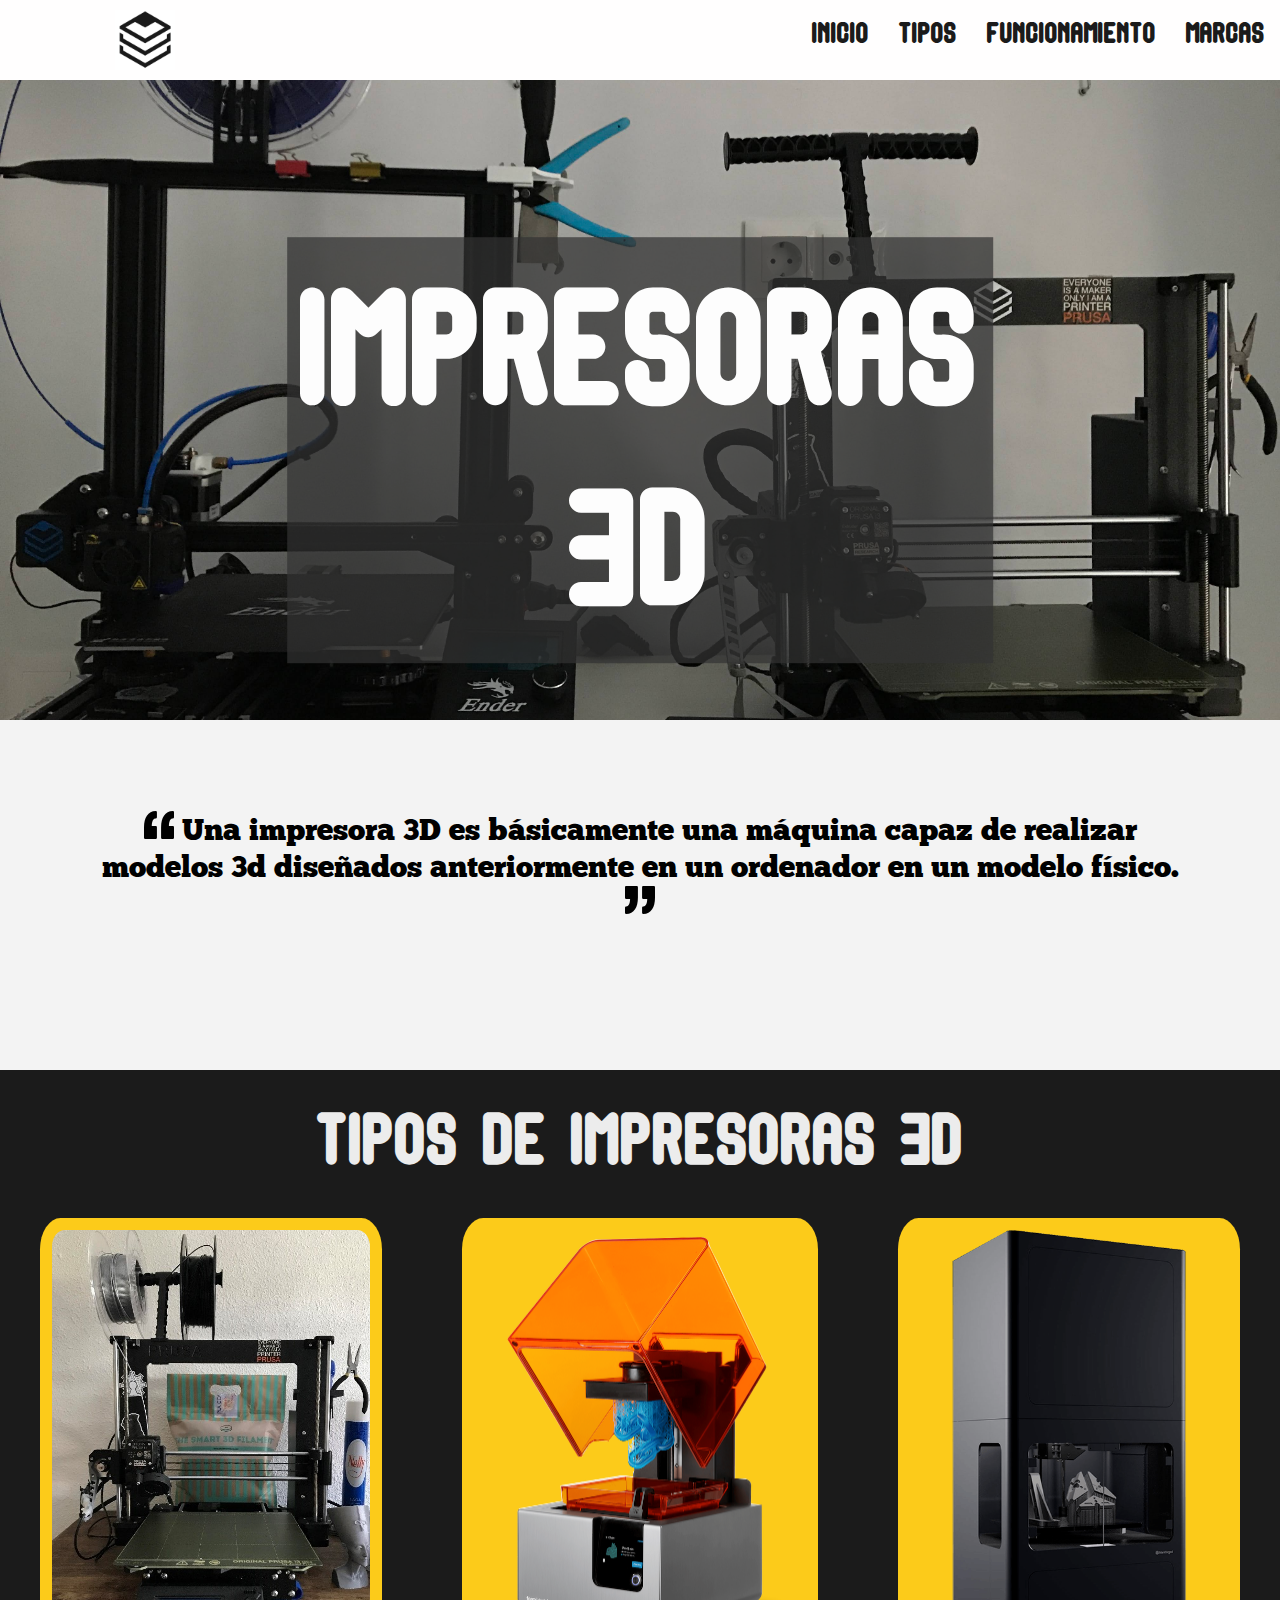
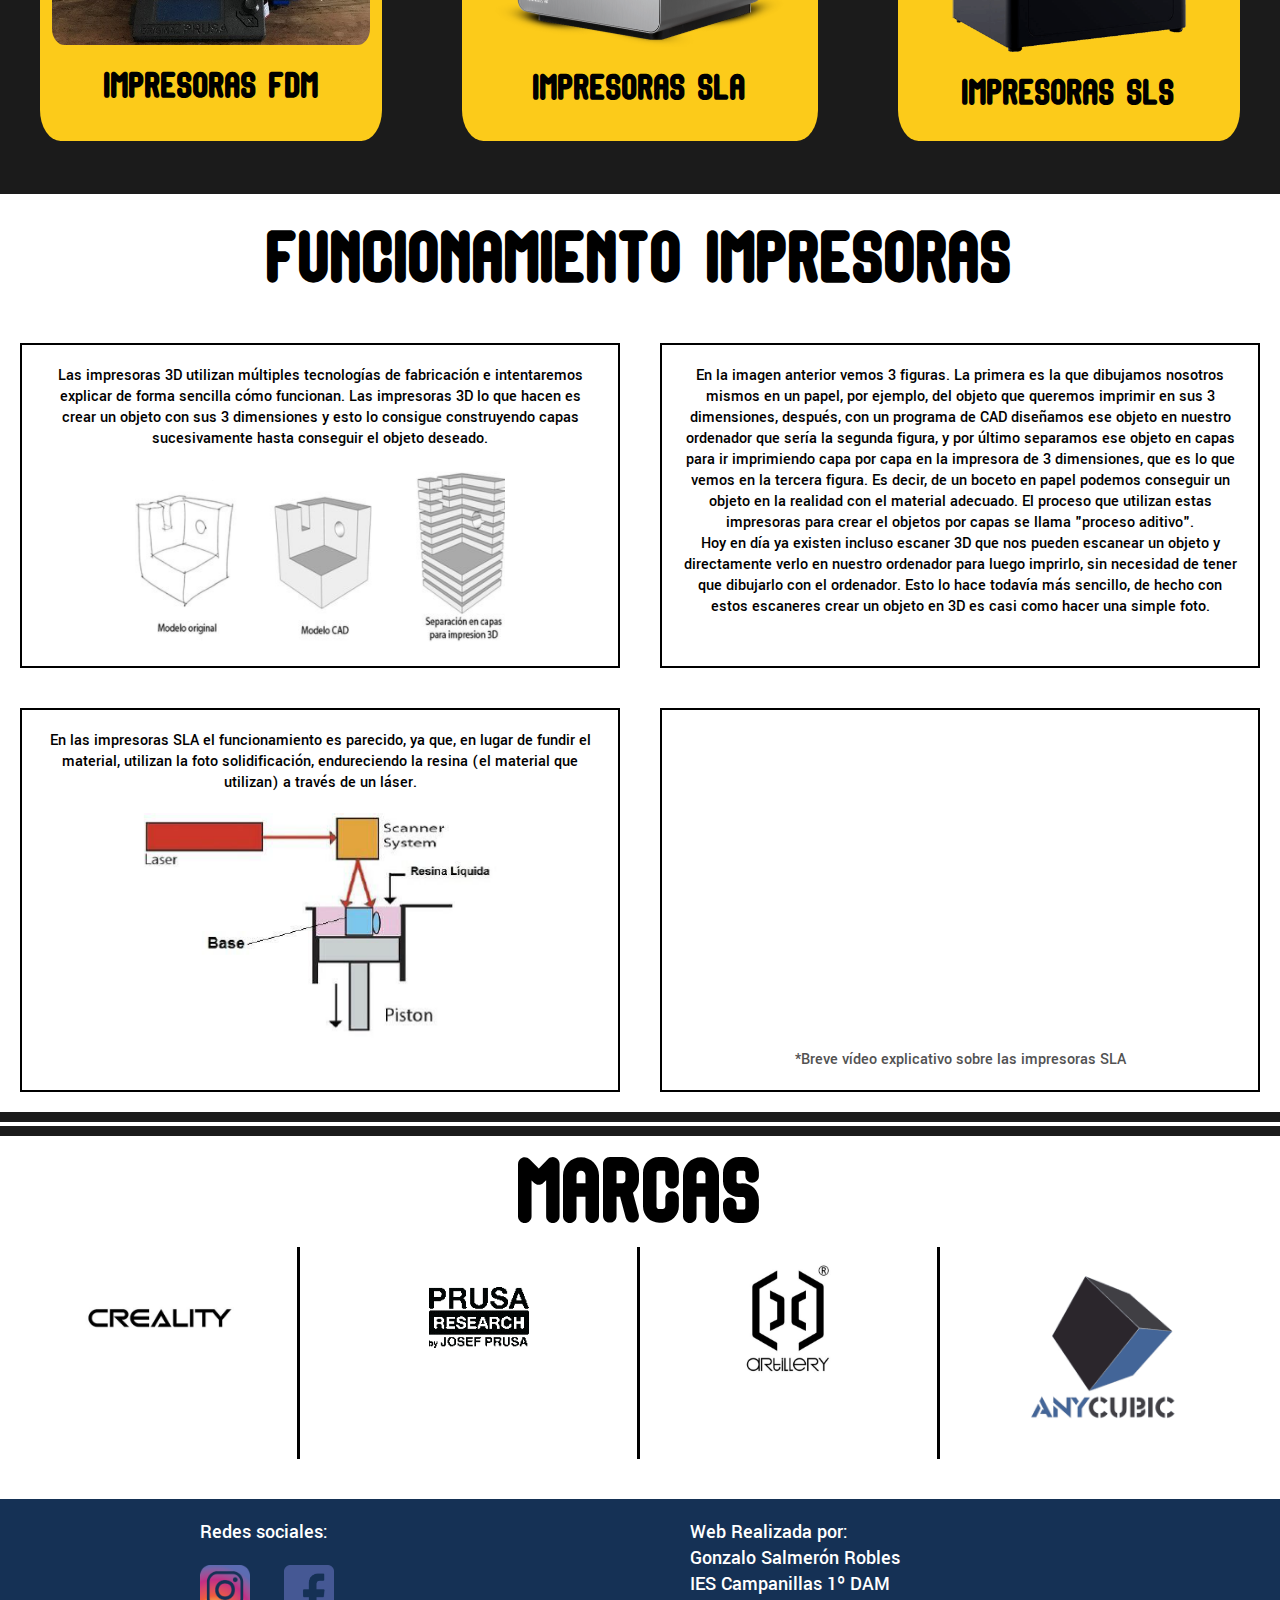
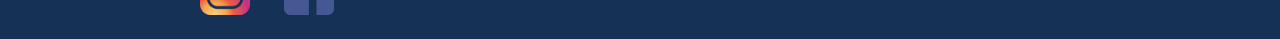
==== index.html @ ba1e072f "Add files via upload" ====
<!DOCTYPE html>
<html lang="en">
<head>
  <meta charset="UTF-8">
  <meta name="viewport" content="width=device-width, initial-scale=1.0">
  <title>The 3D Factory</title>
  <link rel="stylesheet" href="estilo/estilo.css">
  <script src="javascript/javascript.js"></script>
  <link rel="stylesheet" href="https://cdnjs.cloudflare.com/ajax/libs/font-awesome/4.7.0/css/font-awesome.min.css">
</head>
<body>
  <div id="navbar">
    <nav>
      <a id="logo" href="#introduction"><image src="imagenes/logo.png" width="60px" style="margin: -5px 100px;"></image></a>
      <div id="navbar-right">
      <a href="#introduction">Inicio</a>
      <a href="#tiposTitulo">Tipos</a>
      <a href="#funcionamientoTitulo">Funcionamiento</a>
      <a href="#marcas">Marcas</a>
      </div>
    </nav>
  </div>
<!--************************ INTRODUCCIÓN ************************-->
  <section id="introduction">
    <div class="introduccion-texto">
      <p>IMPRESORAS 3D</p>
    </div>
  </section>
  <!--************************ INTRODUCCIÓN TEXTO ************************-->
  <section id="introduction-text">
    <div class="introimpresoras">
      <p><image src="imagenes/comillas.svg"></image>  Una impresora 3D es básicamente una máquina capaz de realizar modelos 3d diseñados anteriormente en un ordenador en un modelo físico.  <image src="imagenes/comillas.svg" style="transform: rotate(180deg); "></image></p>
    </div>
  </section>
  <!--************************ TIPOS IMPRESORAS 3D ************************-->
  <section id="tiposTitulo">
    <p>Tipos de Impresoras 3D</p>
  </section>
  <section id="tiposImpresoras" class="grid1col">
    <div class="col1">
      <image src="imagenes/impresorafdm.jpg" ></image>
      <p>Impresoras FDM</p>
    </div>
    <div class="col1">
      <image src="imagenes/impresorasla.png"></image>
      <p>Impresoras SLA</p>
    </div>
    <div class="col1">
      <image src="imagenes/impresorasls (1).png"></image>
      <p>Impresoras SLS</p>
    </div>
  </section>
  <!--************************ FUNCIONAMIENTO IMPRESORAS ************************-->
  <section id="funcionamientoTitulo">
    <p>Funcionamiento Impresoras</p>
  </section>
  <section id="funcionamiento" class="grid2col">
    <div class="col2">
      <p>Las impresoras 3D utilizan múltiples tecnologías de fabricación e intentaremos explicar de forma sencilla cómo funcionan. Las impresoras 3D lo que hacen es crear un objeto con sus 3 dimensiones y esto lo consigue construyendo capas sucesivamente hasta conseguir el objeto deseado.</p>
      <image src="imagenes/funcionamientofdm.png"></image>
    </div>
    <div class="col2">
      <p>En la imagen anterior vemos 3 figuras. La primera es la que dibujamos nosotros mismos en un papel, por ejemplo, del objeto que queremos imprimir en sus 3 dimensiones, después, con un programa de CAD diseñamos ese objeto en nuestro ordenador que sería la segunda figura, y por último separamos ese objeto en capas para ir imprimiendo capa por capa en la impresora de 3 dimensiones, que es lo que vemos en la tercera figura. Es decir, de un boceto en papel podemos conseguir un objeto en la realidad con el material adecuado. El proceso que utilizan estas impresoras para crear el objetos por capas se llama "proceso aditivo". <br>Hoy en día ya existen incluso escaner 3D que nos pueden escanear un objeto y directamente verlo en nuestro ordenador para luego imprirlo, sin necesidad de tener que dibujarlo con el ordenador. Esto lo hace todavía más sencillo, de hecho con estos escaneres crear un objeto en 3D es casi como hacer una simple foto.</p>
    </div>
    <div class="col2">
      <p>En las impresoras SLA el funcionamiento es parecido, ya que, en lugar de fundir el material, utilizan la foto solidificación, endureciendo la resina (el material que utilizan) a través de un láser.</p>
      <image src="imagenes/funcionamientosla.png" ></image>
    </div>
    <div class="col2">
      <iframe id="videoSLA" width="560" height="315" src="https://www.youtube.com/embed/EeiWtxi-mSw" frameborder="0" allow="accelerometer; autoplay; clipboard-write; encrypted-media; gyroscope; picture-in-picture" allowfullscreen></iframe>
      <p style="color: rgb(82, 82, 82);">*Breve vídeo explicativo sobre las impresoras SLA</p>
    </div>
  </section>
  <!--************************ SECTION MARCAS ************************-->
  <section id="linea">
    <div class="lineaNegra"></div>
  </section>
  <section id="marcasTitulo">
    <p>Marcas</p>
  </section>
  <section id="marcas" class="grid3col">
    <div class="col3">
      <img src="imagenes/creality.jpg" style="width: 160px; margin: 20px 0px;">
    </div>
    <div class="col3dos">
      <img src="imagenes/prusa.png" style="width: 100px; margin: 40px 0px;">
    </div>
    <div class="col3">
      <img src="imagenes/artillery.jpg" style="width: 140px; margin-right: 20px;">
    </div>
    <div class="col3ultima">
      <img src="imagenes/anycubic.png" style="width: 200px; margin-left: 20px;">
    </div>
  </section>
  <section class="espacio"></section>
  <!--************************ SECTION FOOTER ************************-->
  <section id="footer" class="grid4col">
    <div class="col4">
      <p>Redes sociales: </p>
      <a href="https://www.instagram.com/the3dfactory_/" target="_blank"><img src="imagenes/instagram.png""></img></a>
      <a href="https://www.facebook.com/the3dfactoryesp" target="_blank"><img src="imagenes/facebook.png"></img></a>
    </div>
    <div class="col4Info">
      <p>Web Realizada por:<br>Gonzalo Salmerón Robles<br>IES Campanillas 1º DAM</p>
    </div>
  </section>
</body>
</html>
---- estilo/estilo.css ----
html {
  scroll-behavior: smooth;
  height: 100%;
}
* {
  padding: 0;
  margin: 0;
  box-sizing: border-box;
}
/************** SECCIÓN DE FUENTES *************************/
@font-face{
  src: url(../tipografias/ChunkFive-Regular.otf);
  font-family: 'titulo1';
}
@font-face{
  src: url(../tipografias/EathomaSansFont.ttf);
  font-family: 'tipografia1';
}
@font-face{
  src: url(../tipografias/Yantramanav-Medium.ttf);
  font-family: 'tipografia2';
}
/************** BARRA DE NAVEGACIÓN ************************/
/* Style the navbar */
#navbar {
  overflow: hidden;
  background-color: rgb(255, 254, 254);
  height: 80px;
  width: 100%;
  position: fixed;
  z-index: 999;
}
/* Navbar links */
#navbar a {
  float: left;
  display: block;
  color: #1b1b1b;
  text-align: center;
  padding: 15px;
  text-decoration: none;
  font-family: tipografia1;
}
#navbar #logo:hover {
  background-color: rgba(0, 0, 255, 0);
}
#navbar a:hover {
  background-color: #1b1b1b28;
}
/* Poner los elementos a la derecha */
#navbar-right {
  float: right;
}

/***************************** LAYOUT BÁSICO ****************/
body {
  background-color: #1b1b1b;
}
/************** SECTION INTRODUCCION *************/
#introduction {
  width: 100%;
  height: 80vh;
  background-image: url(../imagenes/fondo1.jpg);
  background-size: cover;
  background-position: right;
  background-repeat: no-repeat;
}

.introduccion-texto p {
  display: inline-block;
  font-family: tipografia1;
  position: absolute;
  top: 50%;
  left: 50%;
  transform: translate(-50%, -50%);
  color: rgb(253, 253, 253);
  font-size: 90px;
  text-align: center;
  background-color: rgba(51, 51, 51, 0.712);
  padding: 1%;
}

/************ SECTION  BREVE INTRODUCCIÓN *************/
#introduction-text {
  width: 100%;
  height: 350px;
  background-color: rgb(243, 243, 243);
  text-align: center;
}
.introimpresoras img {
  width: 30px;
}
.introimpresoras p {
  font-family: titulo1;
  display: block;
  font-size: 30px;
  margin: 0%;
  padding: 7%;
  background-color: ;
}

/************ SECTION TIPOS IMPRESORAS *************/
#tiposTitulo {  
  width: 100%;
  height: 70px;
  display: block;
}
#tiposTitulo p {
  text-align: center;
  margin: 2%;
  font-family: tipografia1;
  font-size: 40px;
  color: rgb(236, 236, 236);
}
#tiposImpresoras {
  width: 100%;
  height: auto;
  margin: 1% 0%;
}
.grid1col {
  display: grid;
  grid-template-columns: 33% 34% 33%;
}
.col1 {
  padding: 12px;
  margin: 40px 55px 50px 55px;
  background-color: #FCCB1A;
  transition: 1s;
  transition-delay: 1s;
  border-radius: 6%;
  height: auto;
}
.col1:hover {
  box-shadow: 2px 2px 2px white;
  transition: 0.6s;
  transition-delay: 0.1s ;
}
.col1 p {
  font-size: 20px;
  font-family: tipografia1;
  text-align: center;
  position: relative;
  margin: 14px;
}
.col1 img {
  width: 100%;
  border-radius: 4%;
}

/************ SECTION FUNCIONAMIENTO *************/
#funcionamientoTitulo {
  width: 100%;
  height: auto;
  background-color: white;
}
#funcionamientoTitulo p {
  font-size: 40px;
  padding: 20px;
  text-align: center;
  font-family: tipografia1;
  display: block;

}
#funcionamiento {
  background-color: rgb(255, 255, 255);
  width: 100%;
  height: auto;
}
.funcionamientoTitulo {
  width: 100%;
  background-color: #1b1b1b;
}
.grid2col {
  display: grid;
  grid-template-columns: 50% 50% ;
}
.col2 {
  margin: 20px;
  padding: 20px;
  background-color: rgb(255, 255, 255);
  text-align: center;
  display: block;
  border: 2px solid black;
}
.col2 p {
  font-family: tipografia2;
}
.col2 img {
  width: auto;
  overflow: hidden;
  margin-top: 20px;
}
#col2-texto1 {
  padding-left: 200px;
  padding-top: 100px;
}
#funcionamientoCol3 {
  width: 100%;
  background-color: yellow;
}
/************ SECTION MARCAS *************/
#marcas {
  background-color: white;
}
#linea {
  background-color: white;
}
.lineaNegra {
  border: 2px solid white;
  margin: 10px;
}
#marcasTitulo p {
  font-family: tipografia1;
  text-align: center;
  font-size: 50px;
  background-color: white;
}
.tituloMarcas {
  font-family: tipografia2;
}
.grid3col {
  display: grid;
  grid-template-columns: 25% 25% 25% 25%;
}
.col3 {
  margin: 0px 20px;
  border-right: 3px solid black;
  text-align: center;
}
.col3dos {
  border-right: 3px solid black;
  text-align: center;
}
.espacio {
  padding-top: 40px;
  background-color: white;
}
/************ SECTION FOOTER  *************/
#footer {
  background-color: rgb(21, 49, 85);
}
#footer img {
  width: 50px;
  margin-right: 30px;
}
.grid4col {
  display: grid;
  grid-template-columns: 50% 50%;
}
.grid4col p {
  text-align: ;
  margin-bottom: 20px;
  font-family: tipografia2;
  font-size: 20px;
  color: white;
}
.col4 {
  margin: 20px 300px;
}
.col4Info {
  margin: 20px 50px;
}
/************* RESPONSIVIDAD **************/
@media screen and (max-width: 900px){
  #tiposTitulo {
    height: 190px;
  }
  .grid1col {
    grid-template-columns: auto;
  }
  .col1 {
    margin: 10px 90px;
  }
  .grid2col {
    grid-template-columns: 100%;
  }
  .grid2col img {
    width: 400px;
  }
  .grid3col {
    grid-template-columns: 50% 50%;
    
  }
  .col3dos {
    border: none;
  }
  .col3ultima {
    margin-left: -4px;
  }
  .grid4col {
    grid-template-columns: 100%;
  }
  .col4 {
    padding-left: 50px;
  }
  .col4Info {
    margin-left: 130px;
  }
  #logo {
    margin-left: -50px;
    float: left;
  }
}
@media screen and (max-width: 1600px){
  .col1 {
    margin: 40px 40px;
  }
  #col2-texto1 {
    padding: 20px;
  }
  .col2 img {
    width: 370px;
  }
  .col4 {
    margin: 20px 200px;
  }
}
@media screen and (max-width: 1200px){
  #introduction-text {
    height: 330px;
  }
  .introimpresoras {
    padding: 2%;
  }
  .introduccion-texto p {
    font-size: 50px;
  }
  .gridcol2 {
    grid-template-columns: 45% 55%;
  }
  .gridcol2 img {
  }
  #videoSLA {
    width: 400px;
  }
  .col4 {
    margin: 20px 100px;
  }
}
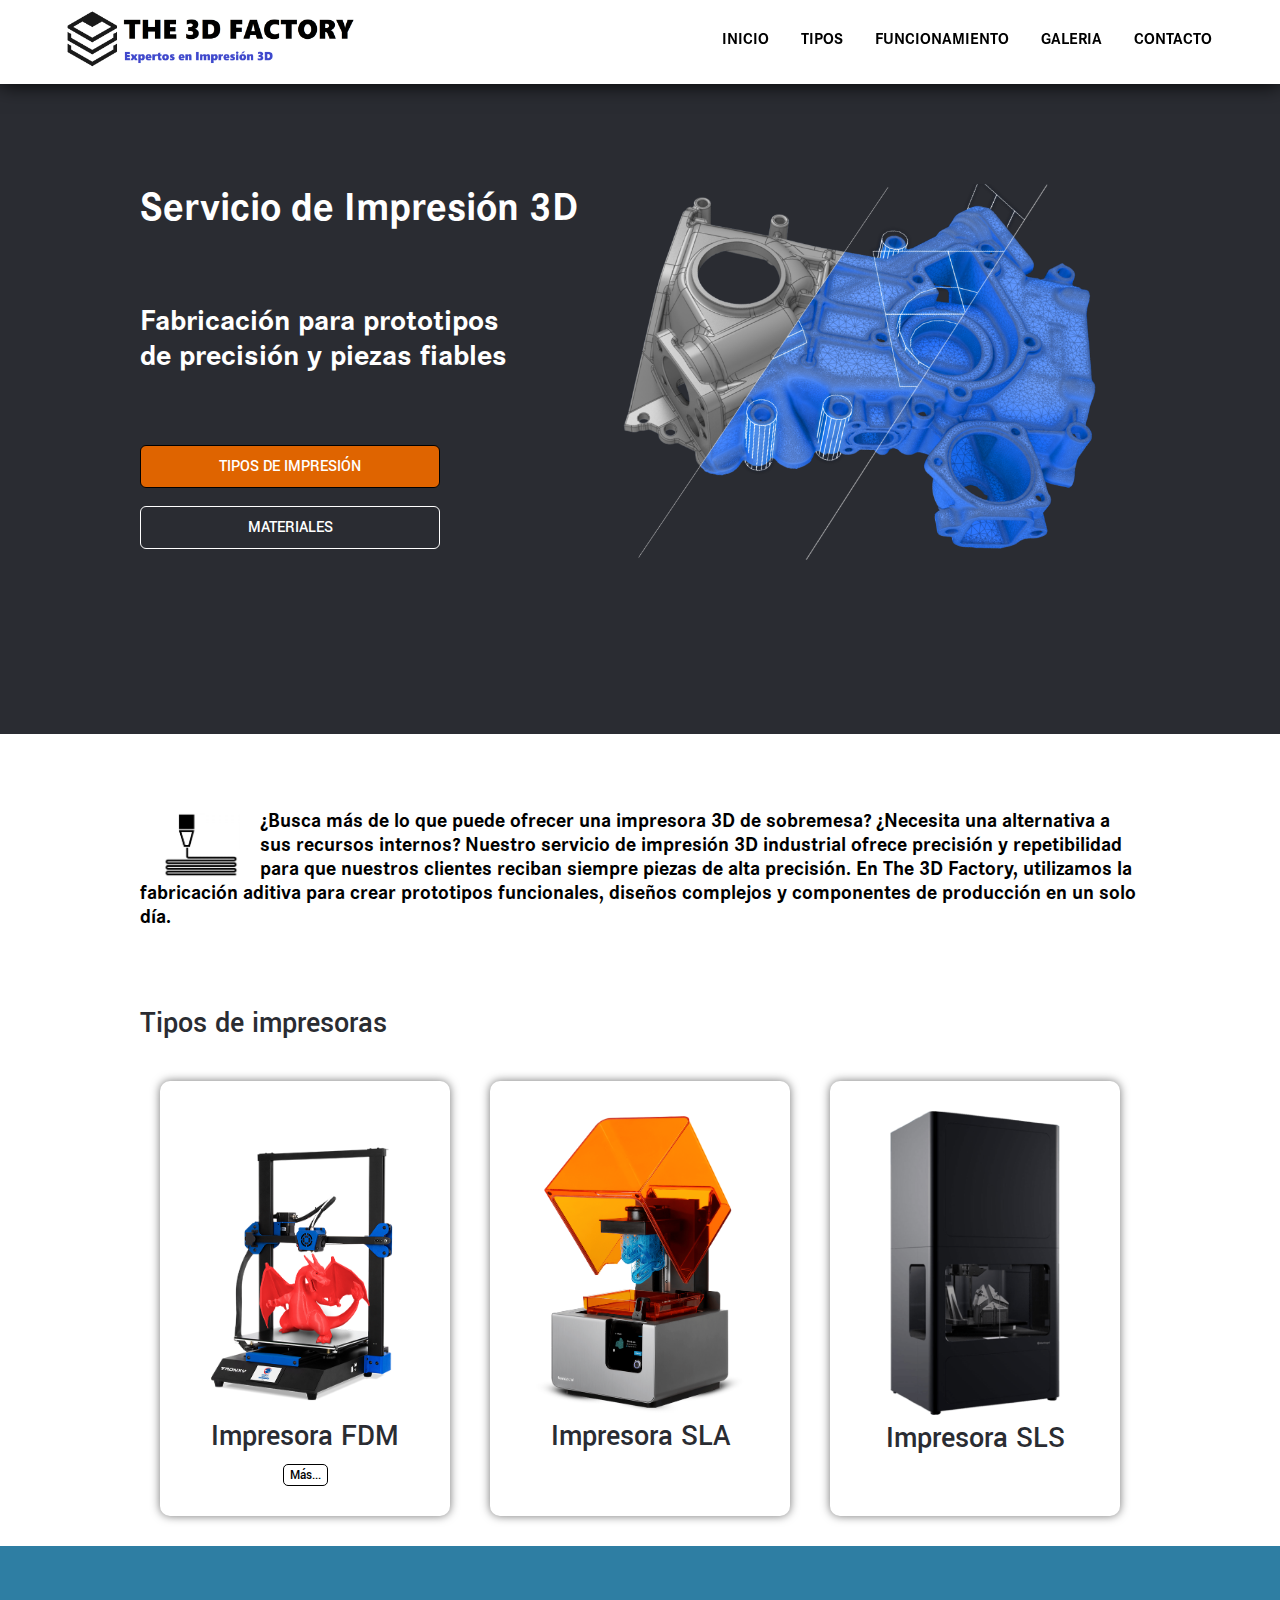
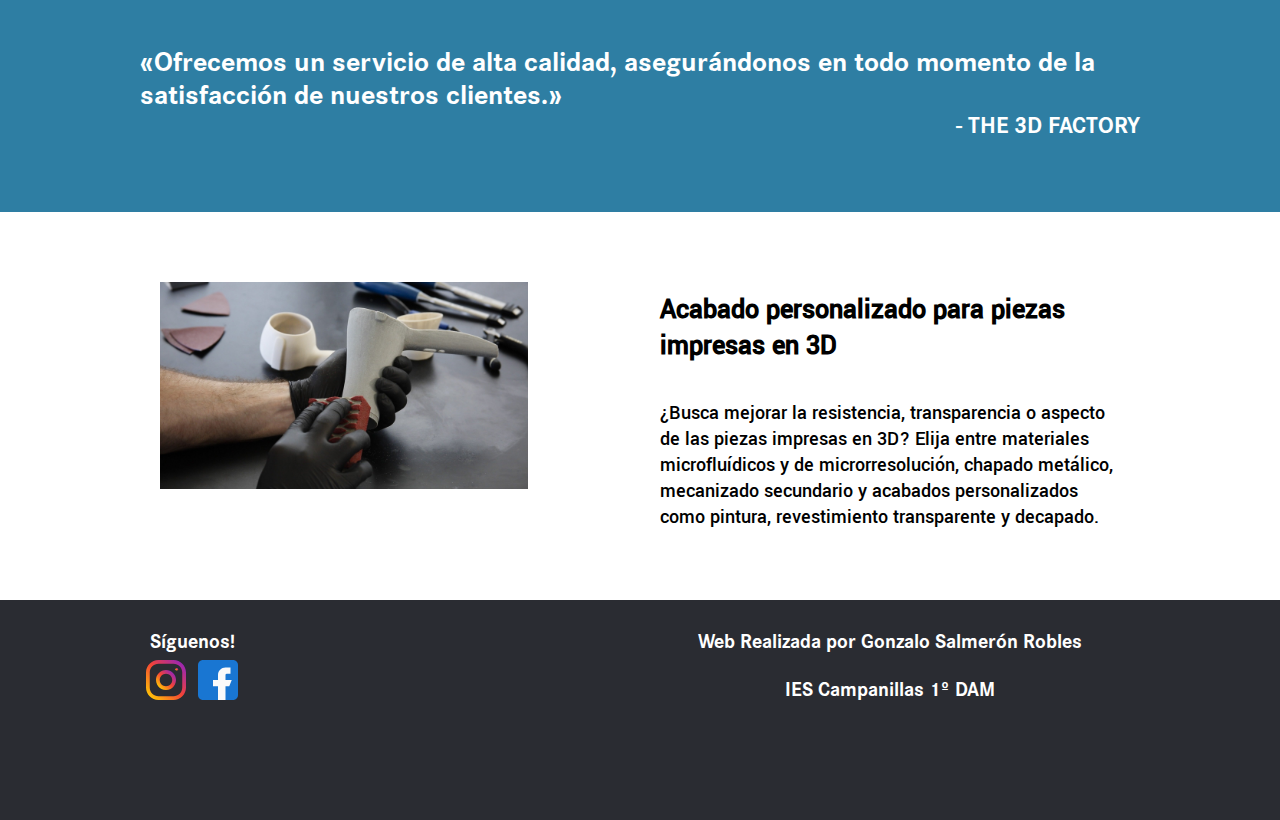
==== commit 9d83f854: "Add files via upload" ====
--- a/index.html
+++ b/index.html
@@ -1,108 +1,117 @@
 <!DOCTYPE html>
 <html lang="en">
 <head>
-  <meta charset="UTF-8">
-  <meta name="viewport" content="width=device-width, initial-scale=1.0">
-  <title>The 3D Factory</title>
-  <link rel="stylesheet" href="estilo/estilo.css">
-  <script src="javascript/javascript.js"></script>
-  <link rel="stylesheet" href="https://cdnjs.cloudflare.com/ajax/libs/font-awesome/4.7.0/css/font-awesome.min.css">
+    <meta charset="UTF-8">
+    <meta name="viewport" content="width=device-width, initial-scale=1.0">
+    <title>The 3D Factory</title>
+    <link rel="stylesheet" href="estilo/estilo.css">
+    <script src="javascript/javascript.js"></script>
+    <link rel="stylesheet" href="topNavResponsive_files/font-awesome.css">
 </head>
-<body>
-  <div id="navbar">
-    <nav>
-      <a id="logo" href="#introduction"><image src="imagenes/logo.png" width="60px" style="margin: -5px 100px;"></image></a>
-      <div id="navbar-right">
-      <a href="#introduction">Inicio</a>
-      <a href="#tiposTitulo">Tipos</a>
-      <a href="#funcionamientoTitulo">Funcionamiento</a>
-      <a href="#marcas">Marcas</a>
-      </div>
-    </nav>
-  </div>
-<!--************************ INTRODUCCIÓN ************************-->
-  <section id="introduction">
-    <div class="introduccion-texto">
-      <p>IMPRESORAS 3D</p>
+<body data-new-gr-c-s-check-loaded="8.867.0">
+    <div id="container">
+        <!-- ************BARRA DE NAVEGACIÓN ********-->
+        <nav>
+            <div id="myTopnav" class="topnav">
+                <a id="logo-navbar" href="#hero"><img id="logo-pc" src="/imagenes/logo_con__id_pequenio.png" alt=""><img id="logo-movil" src="/imagenes/logo.png" alt=""></a>
+                <div class="navbar-right">
+                    <a href="#hero">INICIO</a>
+                    <a href="#tipos-impresoras">TIPOS</a>
+                    <a href="#">FUNCIONAMIENTO</a>
+                    <a href="#galeria">GALERIA</a>
+                    <a href="#">CONTACTO</a>
+                    <a href="javascript:void(0);" class="icon" onclick="myFunction()">
+                        &#9776;
+                    </a>
+                </div>
+            </div>
+        </nav>
+        <!-- ************ HERO SECTION ********-->
+        <section id="hero">
+            <div class="container_width">
+                <div class="grid_hero">
+                    <div class="hero_col">
+                        <p style="font-size: 40px">Servicio de Impresión 3D</p><br><br><br><br>
+                        <p>Fabricación para prototipos <br>de precisión y piezas fiables</p><br><br><br><br>
+                        <button id="tipos-impresion-boton" onclick="window.location.href='#tipos-impresoras'">Tipos de Impresión</button><br><br>
+                        <button id="materiales-boton" onclic="#materiales">Materiales</button>
+                        
+                    </div>
+                    <div class="hero_col">
+                        <img src="imagenes/hero-image.png" alt="">
+                    </div>
+                </div>
+            </div>
+        </section>
+        <!-- ************ FRASE INTRODUCCION ********-->
+        <section id="frase-intro">
+            <div class="container_width">
+                <div class="introduccion">
+                    <p><img src="imagenes/introduccion_image.jpg" alt="">¿Busca más de lo que puede ofrecer una impresora 3D de sobremesa? ¿Necesita una alternativa a sus recursos internos? Nuestro servicio de impresión 3D industrial ofrece precisión y repetibilidad para que nuestros clientes reciban siempre piezas de alta precisión. En The 3D Factory, utilizamos la fabricación aditiva para crear prototipos funcionales, diseños complejos y componentes de producción en un solo día.</p>
+                </div>
+            </div>
+        </section>
+        <!-- ************ TIPOS DE IMPRESORAS ********-->
+        <section id="tipos-impresoras">
+            <div class="container_width">
+                <p>Tipos de impresoras</p>
+                <div class="grid2col">
+                    <div class="col2">
+                        <img src="/imagenes/impresorafdm2.png" alt="">
+                        <p>Impresora FDM</p>
+                        <button class="funcionamiento-boton" onclick="window.location.href='#hero'">Más...</button>
+                    </div>
+                    <div class="col2">
+                        <img src="/imagenes/impresorasla.png" alt="">
+                        <p>Impresora SLA</p>
+                    </div>
+                    <div class="col2">
+                        <img src="/imagenes/impresorasls (2).png" alt="">
+                        <p>Impresora SLS</p>
+                    </div>
+                </div>
+            </div>
+        </section>
+        <!-- ************ FRASE EMPRESA ********-->
+        <section id="frase-empresa">
+            <div class="container_width">
+                <p>«Ofrecemos un servicio de alta calidad, asegurándonos en todo momento de la satisfacción de nuestros clientes.»</p>
+                <h5>- THE 3D FACTORY</h5>
+            </div>
+        </section>
+        <!-- ************ POSTPROCESADO IMPRESORAS ********-->
+        <section id="acabado-3d">
+            <div class="container_width">
+                <div class="grid3col">
+                    <div class="col3">
+                        <img src="imagenes/acabado3d.jpg" alt="">
+                    </div>
+                    <div class="col3">
+                        <h1>Acabado personalizado para piezas impresas en 3D</h1><br><br>
+                        <p>¿Busca mejorar la resistencia, transparencia o aspecto de las piezas impresas en 3D? Elija entre materiales microfluídicos y de microrresolución, chapado metálico, mecanizado secundario y acabados personalizados como pintura, revestimiento transparente y decapado.</p>
+                    </div>
+                </div>
+            </div>
+        </section>
+
+            <!-- ************ MARCAS IMPRESORAS 3D ********-->
+        <footer>
+            <div class="container_width">
+                <section class="grid5col">
+                    <div class="col5">
+                        <div id="redes-sociales">
+                            <p>Síguenos!</p>
+                            <a href="https://www.instagram.com/the3dfactory_/"><img src="/imagenes/instagram.svg" alt=""></a>
+                            <a href="https://www.facebook.com/the3dfactoryesp/"><img src="/imagenes/facebook.svg" alt=""></a>
+                        </div>
+                    </div>
+                    <div class="col5">
+                        <p>Web Realizada por Gonzalo Salmerón Robles</p><br>
+                        <p>IES Campanillas 1º DAM</p>
+                    </div>
+                </section>
+            </div>
+        </footer>
     </div>
-  </section>
-  <!--************************ INTRODUCCIÓN TEXTO ************************-->
-  <section id="introduction-text">
-    <div class="introimpresoras">
-      <p><image src="imagenes/comillas.svg"></image>  Una impresora 3D es básicamente una máquina capaz de realizar modelos 3d diseñados anteriormente en un ordenador en un modelo físico.  <image src="imagenes/comillas.svg" style="transform: rotate(180deg); "></image></p>
-    </div>
-  </section>
-  <!--************************ TIPOS IMPRESORAS 3D ************************-->
-  <section id="tiposTitulo">
-    <p>Tipos de Impresoras 3D</p>
-  </section>
-  <section id="tiposImpresoras" class="grid1col">
-    <div class="col1">
-      <image src="imagenes/impresorafdm.jpg" ></image>
-      <p>Impresoras FDM</p>
-    </div>
-    <div class="col1">
-      <image src="imagenes/impresorasla.png"></image>
-      <p>Impresoras SLA</p>
-    </div>
-    <div class="col1">
-      <image src="imagenes/impresorasls (1).png"></image>
-      <p>Impresoras SLS</p>
-    </div>
-  </section>
-  <!--************************ FUNCIONAMIENTO IMPRESORAS ************************-->
-  <section id="funcionamientoTitulo">
-    <p>Funcionamiento Impresoras</p>
-  </section>
-  <section id="funcionamiento" class="grid2col">
-    <div class="col2">
-      <p>Las impresoras 3D utilizan múltiples tecnologías de fabricación e intentaremos explicar de forma sencilla cómo funcionan. Las impresoras 3D lo que hacen es crear un objeto con sus 3 dimensiones y esto lo consigue construyendo capas sucesivamente hasta conseguir el objeto deseado.</p>
-      <image src="imagenes/funcionamientofdm.png"></image>
-    </div>
-    <div class="col2">
-      <p>En la imagen anterior vemos 3 figuras. La primera es la que dibujamos nosotros mismos en un papel, por ejemplo, del objeto que queremos imprimir en sus 3 dimensiones, después, con un programa de CAD diseñamos ese objeto en nuestro ordenador que sería la segunda figura, y por último separamos ese objeto en capas para ir imprimiendo capa por capa en la impresora de 3 dimensiones, que es lo que vemos en la tercera figura. Es decir, de un boceto en papel podemos conseguir un objeto en la realidad con el material adecuado. El proceso que utilizan estas impresoras para crear el objetos por capas se llama "proceso aditivo". <br>Hoy en día ya existen incluso escaner 3D que nos pueden escanear un objeto y directamente verlo en nuestro ordenador para luego imprirlo, sin necesidad de tener que dibujarlo con el ordenador. Esto lo hace todavía más sencillo, de hecho con estos escaneres crear un objeto en 3D es casi como hacer una simple foto.</p>
-    </div>
-    <div class="col2">
-      <p>En las impresoras SLA el funcionamiento es parecido, ya que, en lugar de fundir el material, utilizan la foto solidificación, endureciendo la resina (el material que utilizan) a través de un láser.</p>
-      <image src="imagenes/funcionamientosla.png" ></image>
-    </div>
-    <div class="col2">
-      <iframe id="videoSLA" width="560" height="315" src="https://www.youtube.com/embed/EeiWtxi-mSw" frameborder="0" allow="accelerometer; autoplay; clipboard-write; encrypted-media; gyroscope; picture-in-picture" allowfullscreen></iframe>
-      <p style="color: rgb(82, 82, 82);">*Breve vídeo explicativo sobre las impresoras SLA</p>
-    </div>
-  </section>
-  <!--************************ SECTION MARCAS ************************-->
-  <section id="linea">
-    <div class="lineaNegra"></div>
-  </section>
-  <section id="marcasTitulo">
-    <p>Marcas</p>
-  </section>
-  <section id="marcas" class="grid3col">
-    <div class="col3">
-      <img src="imagenes/creality.jpg" style="width: 160px; margin: 20px 0px;">
-    </div>
-    <div class="col3dos">
-      <img src="imagenes/prusa.png" style="width: 100px; margin: 40px 0px;">
-    </div>
-    <div class="col3">
-      <img src="imagenes/artillery.jpg" style="width: 140px; margin-right: 20px;">
-    </div>
-    <div class="col3ultima">
-      <img src="imagenes/anycubic.png" style="width: 200px; margin-left: 20px;">
-    </div>
-  </section>
-  <section class="espacio"></section>
-  <!--************************ SECTION FOOTER ************************-->
-  <section id="footer" class="grid4col">
-    <div class="col4">
-      <p>Redes sociales: </p>
-      <a href="https://www.instagram.com/the3dfactory_/" target="_blank"><img src="imagenes/instagram.png""></img></a>
-      <a href="https://www.facebook.com/the3dfactoryesp" target="_blank"><img src="imagenes/facebook.png"></img></a>
-    </div>
-    <div class="col4Info">
-      <p>Web Realizada por:<br>Gonzalo Salmerón Robles<br>IES Campanillas 1º DAM</p>
-    </div>
-  </section>
 </body>
 </html>--- a/estilo/estilo.css
+++ b/estilo/estilo.css
@@ -1,11 +1,14 @@
 html {
   scroll-behavior: smooth;
-  height: 100%;
+  background-color: rgb(255, 255, 255);
 }
 * {
-  padding: 0;
-  margin: 0;
-  box-sizing: border-box;
+  margin: 0%;
+}
+.container_width {
+  width: 1175px;
+  margin-left: auto;
+  margin-right: auto;
 }
 /************** SECCIÓN DE FUENTES *************************/
 @font-face{
@@ -20,319 +23,334 @@
   src: url(../tipografias/Yantramanav-Medium.ttf);
   font-family: 'tipografia2';
 }
+@font-face{
+  src: url(../tipografias/Corporate\ S\ Bold.otf);
+  font-family: 'tipografia3';
+}
+@font-face{
+  src: url(../tipografias/Corporate\ S\ SC\ Regular.otf);
+  font-family: 'tipografia4';
+}
 /************** BARRA DE NAVEGACIÓN ************************/
-/* Style the navbar */
-#navbar {
+nav {
+  position: sticky;
+  top: 0;
+  width: 100%;
+  z-index: 999;
+  box-shadow: 0px 0px 20px 0px black;
+  background-color: white;
+}
+#logo-navbar img{
+  height: 60px;
+  margin: 10px;
+  padding: 0px;
+}
+#logo-movil {
+  display: none;
+}
+.topnav {
   overflow: hidden;
-  background-color: rgb(255, 254, 254);
-  height: 80px;
-  width: 100%;
-  position: fixed;
-  z-index: 999;
-}
-/* Navbar links */
-#navbar a {
+  margin-left: auto;
+  margin-right: auto;
+  width: 1175px;
+}
+.navbar-right {
+  float: right;
+}
+.navbar-right a {
   float: left;
   display: block;
-  color: #1b1b1b;
+  color: black;
   text-align: center;
-  padding: 15px;
+  margin: 30px 16px;
   text-decoration: none;
-  font-family: tipografia1;
-}
-#navbar #logo:hover {
-  background-color: rgba(0, 0, 255, 0);
-}
-#navbar a:hover {
-  background-color: #1b1b1b28;
-}
-/* Poner los elementos a la derecha */
-#navbar-right {
-  float: right;
-}
-
-/***************************** LAYOUT BÁSICO ****************/
-body {
-  background-color: #1b1b1b;
-}
-/************** SECTION INTRODUCCION *************/
-#introduction {
+  font-size: 16px;
+  font-family: tipografia3;
+  overflow: hidden;
+}
+.topnav a:hover {
+  color: rgba(49, 83, 196, 0.849);
+}
+.topnav .icon {
+  display: none;
+}
+/****************************** HERO SECTION ****************************/
+#hero {
+  position: relative;
+  background-color: #2a2c32;
+  overflow: hidden;
+  background-position: center;
   width: 100%;
-  height: 80vh;
-  background-image: url(../imagenes/fondo1.jpg);
-  background-size: cover;
-  background-position: right;
-  background-repeat: no-repeat;
-}
-
-.introduccion-texto p {
-  display: inline-block;
-  font-family: tipografia1;
-  position: absolute;
-  top: 50%;
-  left: 50%;
-  transform: translate(-50%, -50%);
-  color: rgb(253, 253, 253);
-  font-size: 90px;
-  text-align: center;
-  background-color: rgba(51, 51, 51, 0.712);
-  padding: 1%;
-}
-
-/************ SECTION  BREVE INTRODUCCIÓN *************/
-#introduction-text {
-  width: 100%;
-  height: 350px;
-  background-color: rgb(243, 243, 243);
-  text-align: center;
-}
-.introimpresoras img {
-  width: 30px;
-}
-.introimpresoras p {
-  font-family: titulo1;
-  display: block;
+  height: 50vh;
+  padding: 100px 0px;
+}
+.grid_hero {
+  display: grid;
+  grid-template-columns: auto auto;
+}
+.hero_col p{
+  font-family: tipografia3;
+  color: white;
   font-size: 30px;
-  margin: 0%;
-  padding: 7%;
-  background-color: ;
-}
-
-/************ SECTION TIPOS IMPRESORAS *************/
-#tiposTitulo {  
-  width: 100%;
-  height: 70px;
-  display: block;
-}
-#tiposTitulo p {
-  text-align: center;
-  margin: 2%;
-  font-family: tipografia1;
-  font-size: 40px;
-  color: rgb(236, 236, 236);
-}
-#tiposImpresoras {
-  width: 100%;
+}
+.hero_col img {
+  width: 500px;
+}
+#tipos-impresion-boton {
+  color: white;
+  background-color: rgb(223, 100, 0);
+  border: 1px solid black;
+  border-radius: 6px;
+  width: 300px;
+  padding: 10px 30px;
+  font-size: 16px;
+  text-transform: uppercase;
+}
+#materiales-boton {
+  color: white;
+  background-color: rgba(0, 0, 0, 0);
+  border: 1px solid white;
+  border-radius: 6px;
+  width: 300px;
+  padding: 10px 30px;
+  font-size: 16px;
+  text-transform: uppercase;
+}
+button {
+  transition: opacity 1s;
+  font-family: tipografia2;
+}
+button:hover {
+  opacity: 50%;
+}
+/****************************** FRASE INTRODUCCION ****************************/
+#frase-intro {
+  padding: 75px 120px 75px 120px;
   height: auto;
-  margin: 1% 0%;
-}
-.grid1col {
+}
+.introduccion img {
+  width: 80px;
+  margin: 1px 20px;
+  float: left;
+}
+.introduccion p{
+  font-family: tipografia3;
+  font-size: 20px;
+}
+/****************************** TIPOS DE IMPRESORAS ****************************/
+#tipos-impresoras {
+  background-color: white;
+}
+#tipos-impresoras p {
+  font-size: 30px;
+  font-family: tipografia2;
+  margin-bottom: 8px;
+  color: #2a2c32;
+}
+.grid2col {
+  position: relative;
   display: grid;
   grid-template-columns: 33% 34% 33%;
-}
-.col1 {
-  padding: 12px;
-  margin: 40px 55px 50px 55px;
-  background-color: #FCCB1A;
+  text-align: center;
+}
+.col2 {
+  background-color: white;
+  margin: 30px 20px;
+  padding: 30px;
+  box-shadow: 0 0 10px rgb(116, 116, 116);
+  border-radius: 10px;
+}
+.grid2col img {
+  width: 100%;
+  border-radius: 40px;
+}
+.col2 img:hover {
+  opacity: 0;
   transition: 1s;
-  transition-delay: 1s;
-  border-radius: 6%;
-  height: auto;
-}
-.col1:hover {
-  box-shadow: 2px 2px 2px white;
-  transition: 0.6s;
-  transition-delay: 0.1s ;
-}
-.col1 p {
-  font-size: 20px;
-  font-family: tipografia1;
-  text-align: center;
-  position: relative;
-  margin: 14px;
-}
-.col1 img {
-  width: 100%;
-  border-radius: 4%;
-}
-
-/************ SECTION FUNCIONAMIENTO *************/
-#funcionamientoTitulo {
-  width: 100%;
-  height: auto;
-  background-color: white;
-}
-#funcionamientoTitulo p {
-  font-size: 40px;
-  padding: 20px;
-  text-align: center;
-  font-family: tipografia1;
-  display: block;
-
-}
-#funcionamiento {
-  background-color: rgb(255, 255, 255);
-  width: 100%;
-  height: auto;
-}
-.funcionamientoTitulo {
-  width: 100%;
-  background-color: #1b1b1b;
-}
-.grid2col {
-  display: grid;
-  grid-template-columns: 50% 50% ;
-}
-.col2 {
-  margin: 20px;
-  padding: 20px;
-  background-color: rgb(255, 255, 255);
-  text-align: center;
-  display: block;
-  border: 2px solid black;
-}
-.col2 p {
-  font-family: tipografia2;
-}
-.col2 img {
-  width: auto;
-  overflow: hidden;
-  margin-top: 20px;
-}
-#col2-texto1 {
-  padding-left: 200px;
-  padding-top: 100px;
-}
-#funcionamientoCol3 {
-  width: 100%;
-  background-color: yellow;
-}
-/************ SECTION MARCAS *************/
-#marcas {
-  background-color: white;
-}
-#linea {
-  background-color: white;
-}
-.lineaNegra {
-  border: 2px solid white;
-  margin: 10px;
-}
-#marcasTitulo p {
-  font-family: tipografia1;
-  text-align: center;
-  font-size: 50px;
-  background-color: white;
-}
-.tituloMarcas {
-  font-family: tipografia2;
+}
+/****************************** FRASE DE LA EMPRESA ****************************/
+#frase-empresa {
+  background-color: #2E7EA3;
+  padding: 100px 0px;
+  font-size: 28px;
+  font-family: tipografia3;
+  color: white;
+}
+#frase-empresa h5 {
+  float: right;
+}
+/****************************** POSTPROCESADO IMPRESORAS ****************************/
+#acabado-3d {
+  padding: 70px 0px;
 }
 .grid3col {
   display: grid;
-  grid-template-columns: 25% 25% 25% 25%;
+  grid-template-columns: 50% 50%;
 }
 .col3 {
   margin: 0px 20px;
-  border-right: 3px solid black;
-  text-align: center;
-}
-.col3dos {
-  border-right: 3px solid black;
-  text-align: center;
-}
-.espacio {
-  padding-top: 40px;
-  background-color: white;
-}
-/************ SECTION FOOTER  *************/
-#footer {
-  background-color: rgb(21, 49, 85);
-}
-#footer img {
-  width: 50px;
-  margin-right: 30px;
-}
-.grid4col {
+}
+.col3 h1 {
+  text-align: left;
+  font-family: tipografia2;
+  font-size: 28px;
+  margin-top: 10px;
+}
+.col3 p {
+  text-align: left;
+  font-family: tipografia2;
+  font-size: 20px;
+}
+.col3 img {
+  width: 100%;
+}
+.funcionamiento-boton {
+  background-color: rgba(133, 133, 133, 0);
+  border: 1px solid black;
+  border-radius: 5px;
+}
+/****************************** FOOTER ****************************/
+footer {
+  background-color: #2a2c32;
+}
+#redes-sociales {
+  float: left;
+}
+#redes-sociales img {
+  float: left;
+  margin: 6px;
+  width: 40px;
+}
+.grid5col {
   display: grid;
   grid-template-columns: 50% 50%;
-}
-.grid4col p {
-  text-align: ;
-  margin-bottom: 20px;
-  font-family: tipografia2;
+  height: 220px;
+}
+.col5 {
+  margin-top: 30px;
+  text-align: center;
+  color: white;
+  size: 30px;
+  font-family: tipografia3;
   font-size: 20px;
-  color: white;
-}
-.col4 {
-  margin: 20px 300px;
-}
-.col4Info {
-  margin: 20px 50px;
-}
-/************* RESPONSIVIDAD **************/
-@media screen and (max-width: 900px){
-  #tiposTitulo {
-    height: 190px;
-  }
-  .grid1col {
-    grid-template-columns: auto;
-  }
-  .col1 {
-    margin: 10px 90px;
+}
+.col5 img {
+  width: 30px;
+  color: red;
+}
+/****************************** MEDIA QUERING ****************************/
+@media screen and (max-width: 1200px) {
+  .topnav a:not(:first-child) {display: none;}
+  .topnav a.icon {
+    float: right;
+    display: block;
+  }
+  .navbar-right a {
+    display: none;
+  }
+}
+
+@media screen and (max-width: 1200px) {
+  .topnav.responsive {position: relative;}
+  .topnav.responsive .icon {
+    position: absolute;
+    right: 0;
+    top: 0;
+    margin-right: 20px;
+  }
+  .topnav.responsive a {
+    float: none;
+    display: block;
+    text-align: left;
+  }
+}
+@media screen and (max-width: 1366px) {
+  .col1 p {
+    font-size: 22px;
+  }
+  .col3 iframe {
+    width: 500px;
+  }
+  .col3 img {
+    width: 80%;
+  }
+  .container_width {
+    width: 1000px;
+  }
+}
+@media screen and (max-width: 1200px) {
+  .topnav {
+    width: 900px;
+  }
+  .container_width {
+    width: 900px;
+  }
+  #video-sla {
+    width: 400px;
+  }
+}
+@media screen and (max-width: 1002px) {
+  .grid2col {
+    margin: 40px 0px;
+  }
+  #video-sla {
+    width: 300px;
+  }
+  .topnav {
+    width: 820px;
+  }
+  .container_width {
+    width: 800px;
+  }
+  #frase-intro {
+    padding: 75px 80px;
+    height: auto;
+  }
+}
+@media screen and (max-width: 902px) {
+  .topnav {
+    width: 600px;
+  }
+  .container_width {
+    width: 550px;
+  }
+  .grid3col {
+    grid-template-columns: 100%;
   }
   .grid2col {
     grid-template-columns: 100%;
   }
-  .grid2col img {
-    width: 400px;
-  }
-  .grid3col {
-    grid-template-columns: 50% 50%;
-    
-  }
-  .col3dos {
-    border: none;
-  }
-  .col3ultima {
-    margin-left: -4px;
-  }
-  .grid4col {
-    grid-template-columns: 100%;
-  }
-  .col4 {
-    padding-left: 50px;
-  }
-  .col4Info {
-    margin-left: 130px;
-  }
-  #logo {
-    margin-left: -50px;
-    float: left;
-  }
-}
-@media screen and (max-width: 1600px){
-  .col1 {
-    margin: 40px 40px;
-  }
-  #col2-texto1 {
-    padding: 20px;
-  }
-  .col2 img {
-    width: 370px;
-  }
-  .col4 {
-    margin: 20px 200px;
-  }
-}
-@media screen and (max-width: 1200px){
-  #introduction-text {
-    height: 330px;
-  }
-  .introimpresoras {
-    padding: 2%;
-  }
-  .introduccion-texto p {
-    font-size: 50px;
-  }
-  .gridcol2 {
-    grid-template-columns: 45% 55%;
-  }
-  .gridcol2 img {
-  }
-  #videoSLA {
-    width: 400px;
-  }
-  .col4 {
-    margin: 20px 100px;
-  }
-}+  .hero_col img {
+    width: 300px;
+  }
+}
+@media screen and (max-width: 645px) {
+  #frase-intro {
+    padding: 75px 0px;
+    height: auto;
+  }
+  #hero {
+    height: auto;
+  }
+  .container_width {
+    width: 90%;
+  }
+  .grid_hero {
+    grid-template-columns: auto;
+  }
+  .hero_col img {
+    display: none;
+  }
+  .topnav {
+    width: auto;
+  }
+  #logo-pc {
+    display: none;
+  }
+  #logo-movil {
+    display: inline;
+  }
+  #logo-navbar img {
+    margin: 10px 20px;
+  }
+}
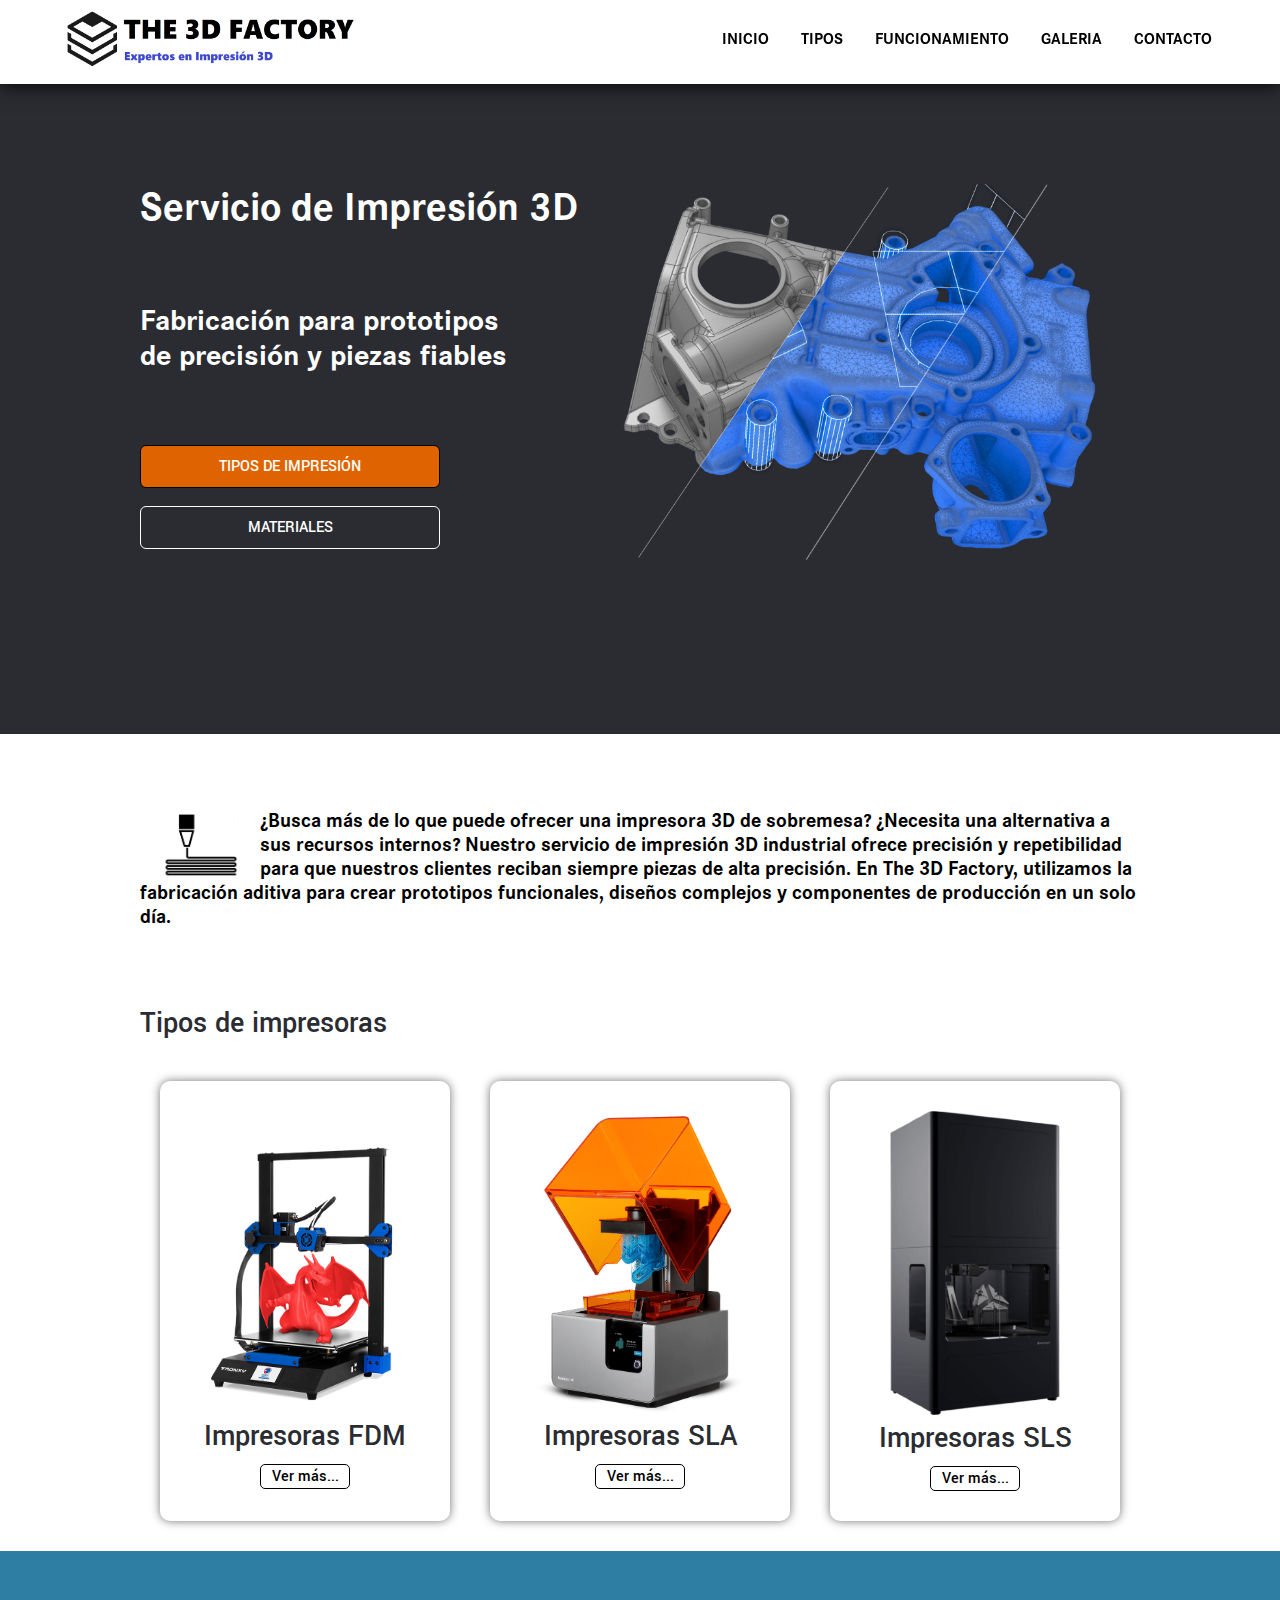
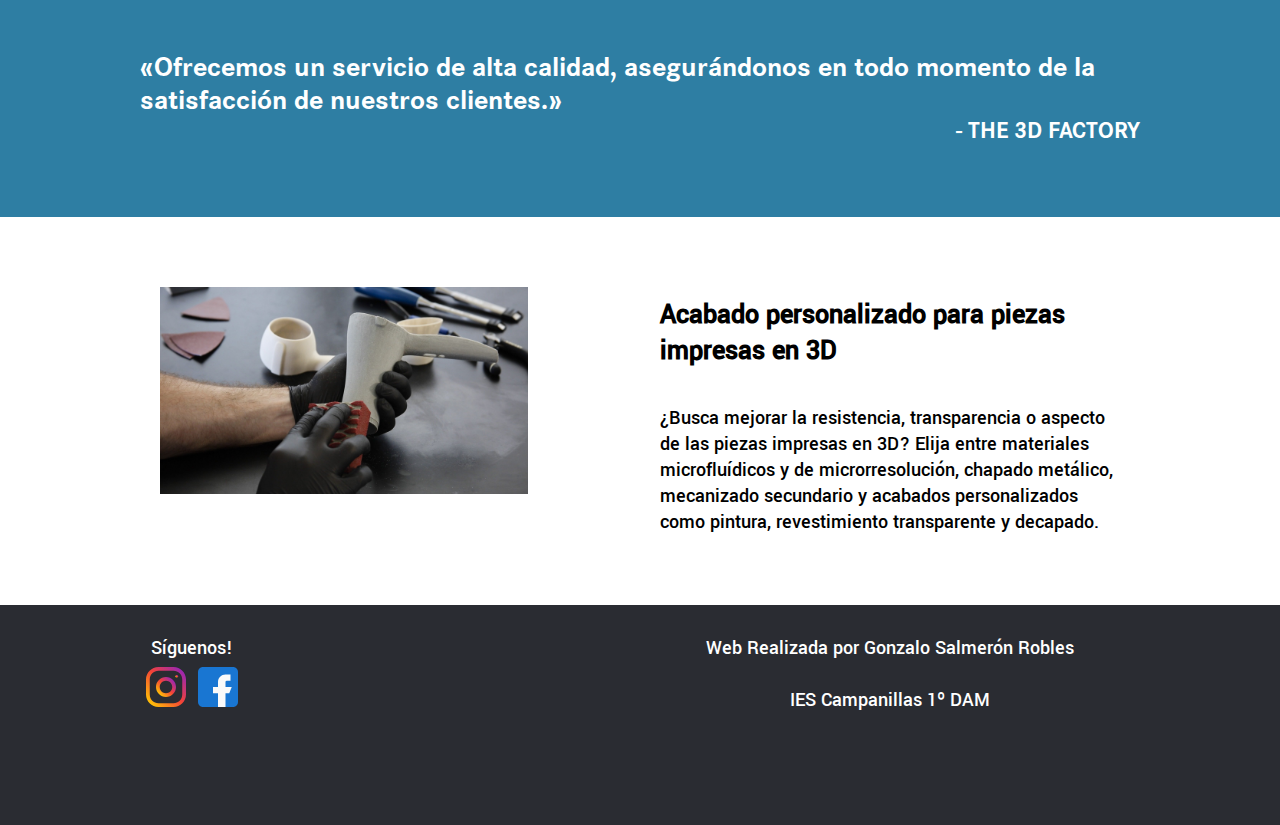
==== commit 9a890450: "Add files via upload" ====
--- a/index.html
+++ b/index.html
@@ -6,6 +6,7 @@
     <title>The 3D Factory</title>
     <link rel="stylesheet" href="estilo/estilo.css">
     <script src="javascript/javascript.js"></script>
+    <script src="https://ajax.googleapis.com/ajax/libs/jquery/3.3.1/jquery.min.js"></script>
     <link rel="stylesheet" href="topNavResponsive_files/font-awesome.css">
 </head>
 <body data-new-gr-c-s-check-loaded="8.867.0">
@@ -13,11 +14,11 @@
         <!-- ************BARRA DE NAVEGACIÓN ********-->
         <nav>
             <div id="myTopnav" class="topnav">
-                <a id="logo-navbar" href="#hero"><img id="logo-pc" src="/imagenes/logo_con__id_pequenio.png" alt=""><img id="logo-movil" src="/imagenes/logo.png" alt=""></a>
+                <a id="logo-navbar" href="#hero"><img id="logo-pc" src="imagenes/logo_con__id_pequenio.png" alt=""><img id="logo-movil" src="imagenes/logo.png" alt=""></a>
                 <div class="navbar-right">
                     <a href="#hero">INICIO</a>
                     <a href="#tipos-impresoras">TIPOS</a>
-                    <a href="#">FUNCIONAMIENTO</a>
+                    <a href="funcionamiento.html">FUNCIONAMIENTO</a>
                     <a href="#galeria">GALERIA</a>
                     <a href="#">CONTACTO</a>
                     <a href="javascript:void(0);" class="icon" onclick="myFunction()">
@@ -57,17 +58,19 @@
                 <p>Tipos de impresoras</p>
                 <div class="grid2col">
                     <div class="col2">
-                        <img src="/imagenes/impresorafdm2.png" alt="">
-                        <p>Impresora FDM</p>
-                        <button class="funcionamiento-boton" onclick="window.location.href='#hero'">Más...</button>
+                        <img src="imagenes/impresorafdm2.png" alt="">
+                        <p>Impresoras FDM</p>
+                        <button class="funcionamiento-boton" onclick="window.location.href='./funcionamiento.html#hero'">Ver más...</button>
                     </div>
                     <div class="col2">
-                        <img src="/imagenes/impresorasla.png" alt="">
-                        <p>Impresora SLA</p>
+                        <img src="imagenes/impresorasla.png" alt="">
+                        <p>Impresoras SLA</p>
+                        <button class="funcionamiento-boton" onclick="window.location.href='./funcionamiento.html#hero'">Ver más...</button>
                     </div>
                     <div class="col2">
-                        <img src="/imagenes/impresorasls (2).png" alt="">
-                        <p>Impresora SLS</p>
+                        <img src="imagenes/impresorasls (2).png" alt="">
+                        <p>Impresoras SLS</p>
+                        <button class="funcionamiento-boton" onclick="window.location.href='./funcionamiento.html#hero'">Ver más...</button>
                     </div>
                 </div>
             </div>
@@ -101,8 +104,8 @@
                     <div class="col5">
                         <div id="redes-sociales">
                             <p>Síguenos!</p>
-                            <a href="https://www.instagram.com/the3dfactory_/"><img src="/imagenes/instagram.svg" alt=""></a>
-                            <a href="https://www.facebook.com/the3dfactoryesp/"><img src="/imagenes/facebook.svg" alt=""></a>
+                            <a href="https://www.instagram.com/the3dfactory_/"><img src="imagenes/instagram.svg" alt=""></a>
+                            <a href="https://www.facebook.com/the3dfactoryesp/"><img src="imagenes/facebook.svg" alt=""></a>
                         </div>
                     </div>
                     <div class="col5">
--- a/estilo/estilo.css
+++ b/estilo/estilo.css
@@ -30,6 +30,10 @@
 @font-face{
   src: url(../tipografias/Corporate\ S\ SC\ Regular.otf);
   font-family: 'tipografia4';
+}
+@font-face{
+  src: url(../tipografias/PaulGrotesk-Regular-Trail.otf);
+  font-family: 'tipografia5';
 }
 /************** BARRA DE NAVEGACIÓN ************************/
 nav {
@@ -208,7 +212,32 @@
   background-color: rgba(133, 133, 133, 0);
   border: 1px solid black;
   border-radius: 5px;
-}
+  font-size: 16px;
+  width: 90px;
+}
+/****************************** FUNCIONAMIENTO IMPRESORAS ****************************/
+#funcionamiento {
+  background-color: white;
+  padding: 50px 0px;
+  font-family: tipografia3;
+  text-align: center;
+}
+#funcionamiento p {
+  font-size: 18px;
+}
+#funcionamiento img {
+  margin: 10px;
+  box-shadow: 0px 0px 10px 0px black;
+  width: 400px;
+  text-align: center;
+}
+.grid6col {
+  display: grid;
+  grid-template-columns: 50% 50%;
+  margin: 20px 40px;
+}
+
+
 /****************************** FOOTER ****************************/
 footer {
   background-color: #2a2c32;
@@ -231,7 +260,7 @@
   text-align: center;
   color: white;
   size: 30px;
-  font-family: tipografia3;
+  font-family: tipografia2;
   font-size: 20px;
 }
 .col5 img {
@@ -247,6 +276,12 @@
   }
   .navbar-right a {
     display: none;
+  }
+  .topnav {
+    width: 900px;
+  }
+  .container_width {
+    width: 900px;
   }
 }
 
@@ -263,6 +298,13 @@
     display: block;
     text-align: left;
   }
+  .grid6col {
+    grid-template-columns: 100%;
+  }
+  .col6 {
+    text-align: center;
+  }
+
 }
 @media screen and (max-width: 1366px) {
   .col1 p {
@@ -278,23 +320,9 @@
     width: 1000px;
   }
 }
-@media screen and (max-width: 1200px) {
-  .topnav {
-    width: 900px;
-  }
-  .container_width {
-    width: 900px;
-  }
-  #video-sla {
-    width: 400px;
-  }
-}
 @media screen and (max-width: 1002px) {
   .grid2col {
     margin: 40px 0px;
-  }
-  #video-sla {
-    width: 300px;
   }
   .topnav {
     width: 820px;
@@ -353,4 +381,15 @@
   #logo-navbar img {
     margin: 10px 20px;
   }
-}
+  #video-sla {
+    width: 100%;
+  }
+  #funcionamiento img {
+    float: unset;
+    display: block;
+    width: 100%;
+  }
+  .grid6col {
+    margin: 0px;
+  }
+}
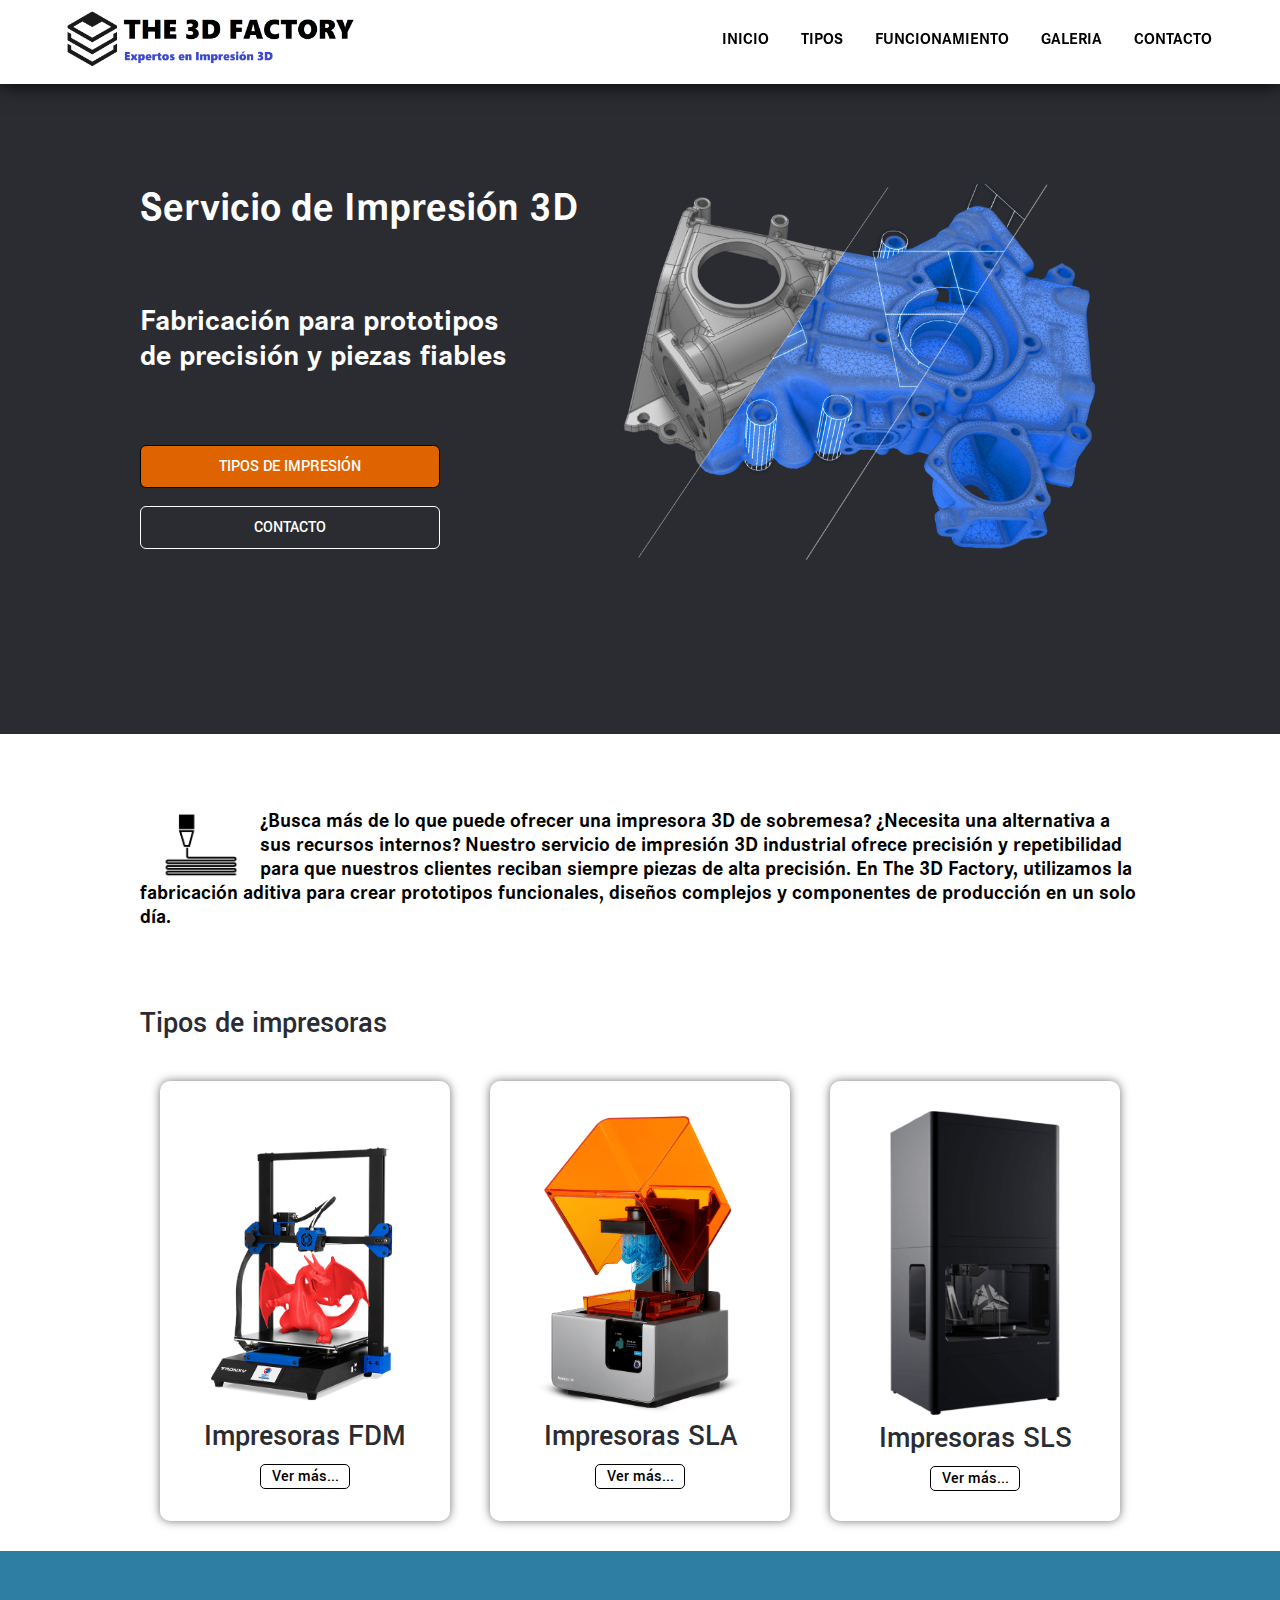
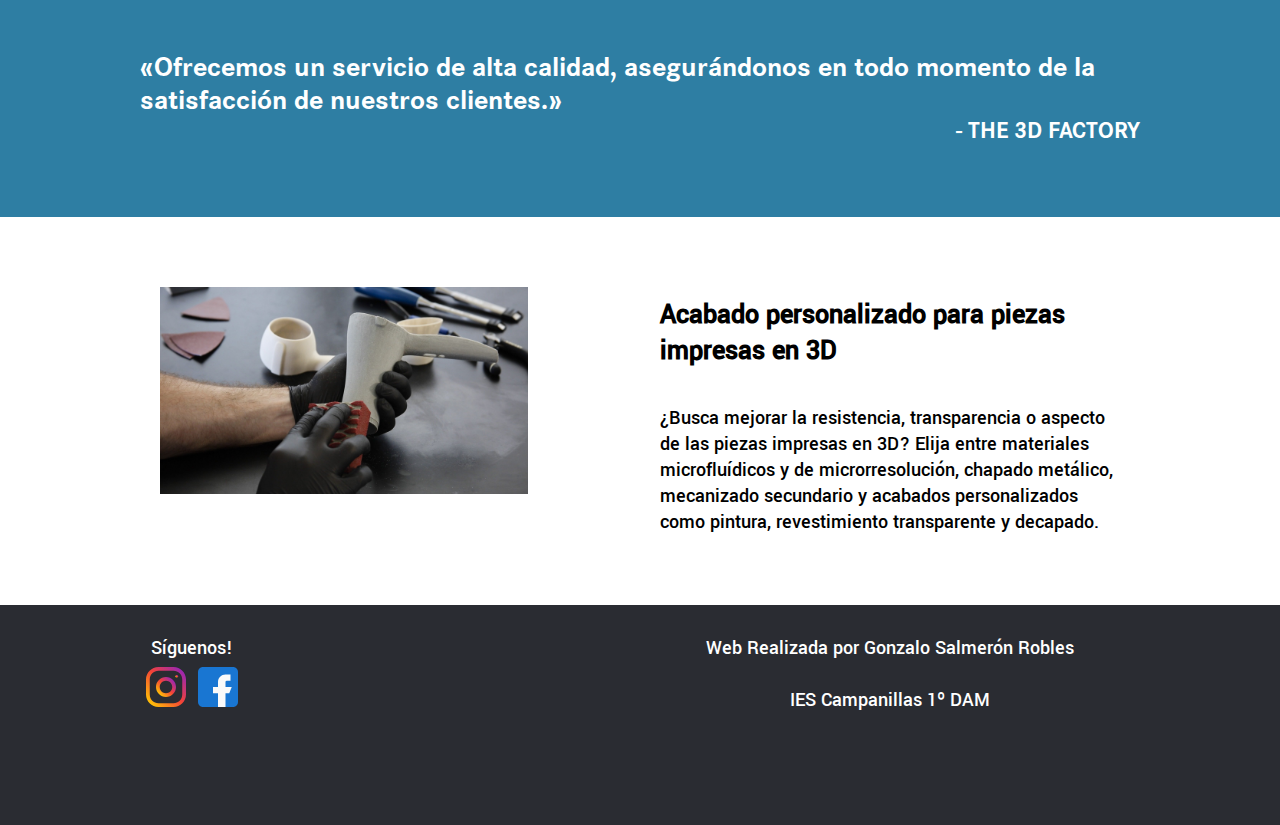
==== commit 84ca34dd: "Add files via upload" ====
--- a/index.html
+++ b/index.html
@@ -19,8 +19,8 @@
                     <a href="#hero">INICIO</a>
                     <a href="#tipos-impresoras">TIPOS</a>
                     <a href="funcionamiento.html">FUNCIONAMIENTO</a>
-                    <a href="#galeria">GALERIA</a>
-                    <a href="#">CONTACTO</a>
+                    <a href="galeria.html">GALERIA</a>
+                    <a href="contacto.html">CONTACTO</a>
                     <a href="javascript:void(0);" class="icon" onclick="myFunction()">
                         &#9776;
                     </a>
@@ -35,7 +35,7 @@
                         <p style="font-size: 40px">Servicio de Impresión 3D</p><br><br><br><br>
                         <p>Fabricación para prototipos <br>de precisión y piezas fiables</p><br><br><br><br>
                         <button id="tipos-impresion-boton" onclick="window.location.href='#tipos-impresoras'">Tipos de Impresión</button><br><br>
-                        <button id="materiales-boton" onclic="#materiales">Materiales</button>
+                        <button id="materiales-boton" onclick="window.location.href='contacto.html'">Contacto</button>
                         
                     </div>
                     <div class="hero_col">
@@ -97,7 +97,7 @@
             </div>
         </section>
 
-            <!-- ************ MARCAS IMPRESORAS 3D ********-->
+            <!-- ************ FOOTER IMPRESORAS 3D ********-->
         <footer>
             <div class="container_width">
                 <section class="grid5col">
--- a/estilo/estilo.css
+++ b/estilo/estilo.css
@@ -167,9 +167,10 @@
 .grid2col img {
   width: 100%;
   border-radius: 40px;
+  transition: opacity 2s;
 }
 .col2 img:hover {
-  opacity: 0;
+  opacity: 80%;
   transition: 1s;
 }
 /****************************** FRASE DE LA EMPRESA ****************************/
@@ -237,7 +238,63 @@
   margin: 20px 40px;
 }
 
-
+/****************************** GALERIA ****************************/
+.row {
+  line-height: 1.2;
+  -webkit-column-count: 4;
+  -webkit-column-gap: 4px;
+  -moz-column-count: 5;
+  -moz-column-gap: 4px;
+  column-count: 4;
+  column-gap: 4px; 
+  margin-top: 10px;
+  transition: 2s;
+}
+.row img {
+  width: 100% !important;
+  height: auto !important;
+}
+/****************************** CONTACTO  ****************************/
+input[type=text], select, textarea {
+  width: 100%; 
+  padding: 12px; 
+  border: 1px solid #ccc; 
+  border-radius: 4px; 
+  box-sizing: border-box; 
+  margin-top: 6px; 
+  margin-bottom: 16px;
+  resize: vertical;
+}
+input[type=submit] {
+  background-color: #585f58;
+  color: white;
+  padding: 12px 20px;
+  border: none;
+  border-radius: 4px;
+  cursor: pointer;
+  transition: 1s;
+}
+input[type=submit]:hover {
+  background-color: #7e298a;
+}
+.formulario {
+  border-radius: 5px;
+  background-color: #f2f2f2;
+  padding: 20px;
+  margin: 30px 0px;
+  font-family: tipografia3;
+}
+/****************************** ENVIADO CORRECTAMENTE ****************************/
+#enviado {
+  font-family: tipografia3;
+  height: auto;
+  text-align: center;
+  padding: 20vh 0px;
+  font-size: 18px;
+}
+#enviado img {
+  box-shadow: 0px 0px 10px 0px black;
+}
 /****************************** FOOTER ****************************/
 footer {
   background-color: #2a2c32;
@@ -334,6 +391,10 @@
     padding: 75px 80px;
     height: auto;
   }
+  .row {
+    -webkit-column-count: 3;
+    column-count: 3;
+  }
 }
 @media screen and (max-width: 902px) {
   .topnav {
@@ -350,6 +411,17 @@
   }
   .hero_col img {
     width: 300px;
+  }
+  .column {
+    flex: 50%;
+    max-width: 50%;
+  }
+  .row {
+    -webkit-column-count: 2;
+    column-count: 2;
+  }
+  #enviado img {
+    width: 500px;
   }
 }
 @media screen and (max-width: 645px) {
@@ -392,4 +464,20 @@
   .grid6col {
     margin: 0px;
   }
-}
+  .column {
+    flex: 100%;
+    max-width: 100%;
+  }
+  .row {
+    -webkit-column-count: 1;
+    column-count: 1;
+  }
+  #enviado img {
+    width: 390px;
+  }
+}
+@media screen and (max-width: 428px) {
+  #enviado img {
+    width: 300px;
+  }
+}
